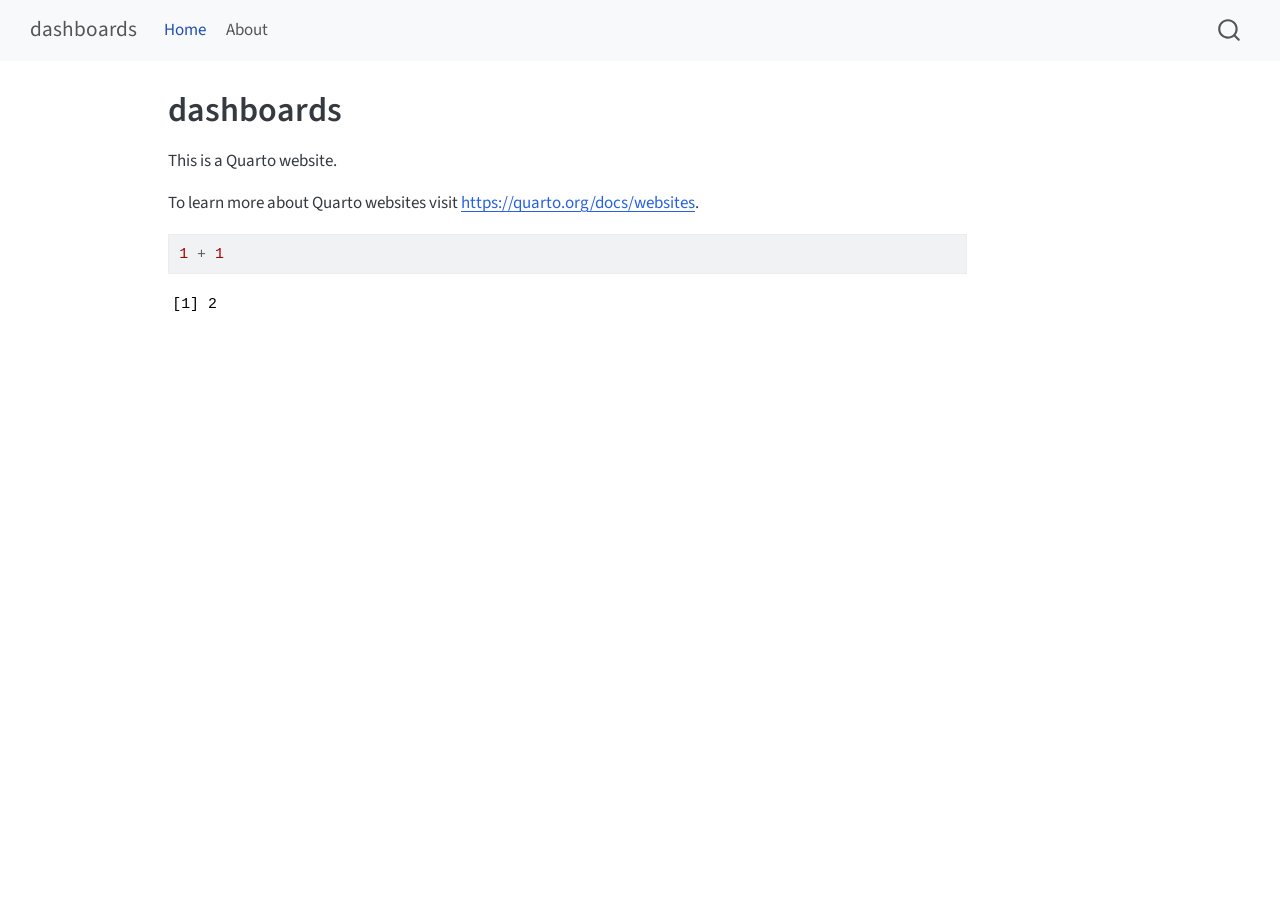
==== docs/index.html @ a06255b4 "Initial commit" ====
<!DOCTYPE html>
<html xmlns="http://www.w3.org/1999/xhtml" lang="en" xml:lang="en"><head>

<meta charset="utf-8">
<meta name="generator" content="quarto-1.9.38">

<meta name="viewport" content="width=device-width, initial-scale=1.0, user-scalable=yes">


<title>dashboards</title>
<style>
/* Default styles provided by pandoc.
** See https://pandoc.org/MANUAL.html#variables-for-html for config info.
*/
code{white-space: pre-wrap;}
span.smallcaps{font-variant: small-caps;}
div.columns{display: flex; gap: min(4vw, 1.5em);}
div.column{flex: auto; overflow-x: auto;}
div.hanging-indent{margin-left: 1.5em; text-indent: -1.5em;}
ul.task-list{list-style: none;}
ul.task-list li input[type="checkbox"] {
  width: 0.8em;
  margin: 0 0.8em 0.2em -1em; /* quarto-specific, see https://github.com/quarto-dev/quarto-cli/issues/4556 */ 
  vertical-align: middle;
}
/* CSS for syntax highlighting */
html { -webkit-text-size-adjust: 100%; }
pre > code.sourceCode { white-space: pre; position: relative; }
pre > code.sourceCode > span { display: inline-block; line-height: 1.25; }
pre > code.sourceCode > span:empty { height: 1.2em; }
.sourceCode { overflow: visible; }
code.sourceCode > span { color: inherit; text-decoration: inherit; }
div.sourceCode { margin: 1em 0; }
pre.sourceCode { margin: 0; }
@media screen {
div.sourceCode { overflow: auto; }
}
@media print {
pre > code.sourceCode { white-space: pre-wrap; }
pre > code.sourceCode > span { text-indent: -5em; padding-left: 5em; }
}
pre.numberSource code
  { counter-reset: source-line 0; }
pre.numberSource code > span
  { position: relative; left: -4em; counter-increment: source-line; }
pre.numberSource code > span > a:first-child::before
  { content: counter(source-line);
    position: relative; left: -1em; text-align: right; vertical-align: baseline;
    border: none; display: inline-block;
    -webkit-touch-callout: none; -webkit-user-select: none;
    -khtml-user-select: none; -moz-user-select: none;
    -ms-user-select: none; user-select: none;
    padding: 0 4px; width: 4em;
  }
pre.numberSource { margin-left: 3em;  padding-left: 4px; }
div.sourceCode
  {   }
@media screen {
pre > code.sourceCode > span > a:first-child::before { text-decoration: underline; }
}
</style>


<script src="site_libs/quarto-nav/quarto-nav.js"></script>
<script src="site_libs/quarto-nav/headroom.min.js"></script>
<script src="site_libs/clipboard/clipboard.min.js"></script>
<script src="site_libs/quarto-search/autocomplete.umd.js"></script>
<script src="site_libs/quarto-search/fuse.min.js"></script>
<script src="site_libs/quarto-search/quarto-search.js"></script>
<meta name="quarto:offset" content="./">
<script src="site_libs/quarto-html/quarto.js" type="module"></script>
<script src="site_libs/quarto-html/tabsets/tabsets.js" type="module"></script>
<script src="site_libs/quarto-html/popper.min.js"></script>
<script src="site_libs/quarto-html/tippy.umd.min.js"></script>
<script src="site_libs/quarto-html/anchor.min.js"></script>
<link href="site_libs/quarto-html/tippy.css" rel="stylesheet">
<link href="site_libs/quarto-html/quarto-syntax-highlighting-15634bcf2e68342d4ad2dfa704d543f6.css" rel="stylesheet" id="quarto-text-highlighting-styles">
<script src="site_libs/bootstrap/bootstrap.min.js"></script>
<link href="site_libs/bootstrap/bootstrap-icons.css" rel="stylesheet">
<link href="site_libs/bootstrap/bootstrap-158031087360bce0ff56dc785ce39e06.min.css" rel="stylesheet" append-hash="true" id="quarto-bootstrap" data-mode="light">
<script id="quarto-search-options" type="application/json">{
  "location": "navbar",
  "copy-button": false,
  "collapse-after": 3,
  "panel-placement": "end",
  "type": "overlay",
  "limit": 50,
  "keyboard-shortcut": [
    "f",
    "/",
    "s"
  ],
  "show-item-context": false,
  "language": {
    "search-no-results-text": "No results",
    "search-matching-documents-text": "matching documents",
    "search-copy-link-title": "Copy link to search",
    "search-hide-matches-text": "Hide additional matches",
    "search-more-match-text": "more match in this document",
    "search-more-matches-text": "more matches in this document",
    "search-clear-button-title": "Clear",
    "search-text-placeholder": "",
    "search-detached-cancel-button-title": "Cancel",
    "search-submit-button-title": "Submit",
    "search-label": "Search"
  }
}</script>


<link rel="stylesheet" href="styles.css">
</head>

<body class="nav-fixed quarto-light">

<div id="quarto-search-results"></div>
  <header id="quarto-header" class="headroom fixed-top">
    <nav class="navbar navbar-expand-lg " data-bs-theme="dark">
      <div class="navbar-container container-fluid">
      <div class="navbar-brand-container mx-auto">
    <a class="navbar-brand" href="./index.html">
    <span class="navbar-title">dashboards</span>
    </a>
  </div>
            <div id="quarto-search" class="" title="Search"></div>
          <button class="navbar-toggler" type="button" data-bs-toggle="collapse" data-bs-target="#navbarCollapse" aria-controls="navbarCollapse" role="menu" aria-expanded="false" aria-label="Toggle navigation" onclick="if (window.quartoToggleHeadroom) { window.quartoToggleHeadroom(); }">
  <span class="navbar-toggler-icon"></span>
</button>
          <div class="collapse navbar-collapse" id="navbarCollapse">
            <ul class="navbar-nav navbar-nav-scroll me-auto">
  <li class="nav-item">
    <a class="nav-link active" href="./index.html" aria-current="page"> 
<span class="menu-text">Home</span></a>
  </li>  
  <li class="nav-item">
    <a class="nav-link" href="./about.html"> 
<span class="menu-text">About</span></a>
  </li>  
</ul>
          </div> <!-- /navcollapse -->
            <div class="quarto-navbar-tools">
</div>
      </div> <!-- /container-fluid -->
    </nav>
</header>
<!-- content -->
<div id="quarto-content" class="quarto-container page-columns page-rows-contents page-layout-article page-navbar">
<!-- sidebar -->
<!-- margin-sidebar -->
    <div id="quarto-margin-sidebar" class="sidebar margin-sidebar zindex-bottom">
        
    </div>
<!-- main -->
<main class="content" id="quarto-document-content">

<header id="title-block-header" class="quarto-title-block default">
<div class="quarto-title">
<h1 class="title">dashboards</h1>
</div>



<div class="quarto-title-meta">

    
  
    
  </div>
  


</header>


<p>This is a Quarto website.</p>
<p>To learn more about Quarto websites visit <a href="https://quarto.org/docs/websites" class="uri">https://quarto.org/docs/websites</a>.</p>
<div class="cell">
<div class="code-copy-outer-scaffold"><div class="sourceCode cell-code" id="cb1"><pre class="sourceCode r code-with-copy"><code class="sourceCode r"><span id="cb1-1"><a href="#cb1-1" aria-hidden="true" tabindex="-1"></a><span class="dv">1</span> <span class="sc">+</span> <span class="dv">1</span></span></code></pre></div><button title="Copy to Clipboard" class="code-copy-button"><i class="bi"></i></button></div>
<div class="cell-output cell-output-stdout">
<pre><code>[1] 2</code></pre>
</div>
</div>



</main> <!-- /main -->
<script id="quarto-html-after-body" type="application/javascript">
  window.document.addEventListener("DOMContentLoaded", function (event) {
    const icon = "";
    const anchorJS = new window.AnchorJS();
    anchorJS.options = {
      placement: 'right',
      icon: icon
    };
    anchorJS.add('.anchored');
    const isCodeAnnotation = (el) => {
      for (const clz of el.classList) {
        if (clz.startsWith('code-annotation-')) {                     
          return true;
        }
      }
      return false;
    }
    const onCopySuccess = function(e) {
      // button target
      const button = e.trigger;
      // don't keep focus
      button.blur();
      // flash "checked"
      button.classList.add('code-copy-button-checked');
      var currentTitle = button.getAttribute("title");
      button.setAttribute("title", "Copied!");
      let tooltip;
      if (window.bootstrap) {
        button.setAttribute("data-bs-toggle", "tooltip");
        button.setAttribute("data-bs-placement", "left");
        button.setAttribute("data-bs-title", "Copied!");
        tooltip = new bootstrap.Tooltip(button, 
          { trigger: "manual", 
            customClass: "code-copy-button-tooltip",
            offset: [0, -8]});
        tooltip.show();    
      }
      setTimeout(function() {
        if (tooltip) {
          tooltip.hide();
          button.removeAttribute("data-bs-title");
          button.removeAttribute("data-bs-toggle");
          button.removeAttribute("data-bs-placement");
        }
        button.setAttribute("title", currentTitle);
        button.classList.remove('code-copy-button-checked');
      }, 1000);
      // clear code selection
      e.clearSelection();
    }
    const getTextToCopy = function(trigger) {
      const outerScaffold = trigger.parentElement.cloneNode(true);
      const codeEl = outerScaffold.querySelector('code');
      for (const childEl of codeEl.children) {
        if (isCodeAnnotation(childEl)) {
          childEl.remove();
        }
      }
      return codeEl.innerText;
    }
    const clipboard = new window.ClipboardJS('.code-copy-button:not([data-in-quarto-modal])', {
      text: getTextToCopy
    });
    clipboard.on('success', onCopySuccess);
    if (window.document.getElementById('quarto-embedded-source-code-modal')) {
      const clipboardModal = new window.ClipboardJS('.code-copy-button[data-in-quarto-modal]', {
        text: getTextToCopy,
        container: window.document.getElementById('quarto-embedded-source-code-modal')
      });
      clipboardModal.on('success', onCopySuccess);
    }
      var localhostRegex = new RegExp(/^(?:http|https):\/\/localhost\:?[0-9]*\//);
      var mailtoRegex = new RegExp(/^mailto:/);
        var filterRegex = new RegExp('/' + window.location.host + '/');
      var isInternal = (href) => {
          return filterRegex.test(href) || localhostRegex.test(href) || mailtoRegex.test(href);
      }
      // Inspect non-navigation links and adorn them if external
     var links = window.document.querySelectorAll('a[href]:not(.nav-link):not(.navbar-brand):not(.toc-action):not(.sidebar-link):not(.sidebar-item-toggle):not(.pagination-link):not(.no-external):not([aria-hidden]):not(.dropdown-item):not(.quarto-navigation-tool):not(.about-link)');
      for (var i=0; i<links.length; i++) {
        const link = links[i];
        if (!isInternal(link.href)) {
          // undo the damage that might have been done by quarto-nav.js in the case of
          // links that we want to consider external
          if (link.dataset.originalHref !== undefined) {
            link.href = link.dataset.originalHref;
          }
        }
      }
    function tippyHover(el, contentFn, onTriggerFn, onUntriggerFn) {
      const config = {
        allowHTML: true,
        maxWidth: 500,
        delay: 100,
        arrow: false,
        appendTo: function(el) {
            return el.parentElement;
        },
        interactive: true,
        interactiveBorder: 10,
        theme: 'quarto',
        placement: 'bottom-start',
      };
      if (contentFn) {
        config.content = contentFn;
      }
      if (onTriggerFn) {
        config.onTrigger = onTriggerFn;
      }
      if (onUntriggerFn) {
        config.onUntrigger = onUntriggerFn;
      }
      window.tippy(el, config); 
    }
    const noterefs = window.document.querySelectorAll('a[role="doc-noteref"]');
    for (var i=0; i<noterefs.length; i++) {
      const ref = noterefs[i];
      tippyHover(ref, function() {
        // use id or data attribute instead here
        let href = ref.getAttribute('data-footnote-href') || ref.getAttribute('href');
        try { href = new URL(href).hash; } catch {}
        const id = href.replace(/^#\/?/, "");
        const note = window.document.getElementById(id);
        if (note) {
          return note.innerHTML;
        } else {
          return "";
        }
      });
    }
    const xrefs = window.document.querySelectorAll('a.quarto-xref');
    const processXRef = (id, note) => {
      // Strip column container classes
      const stripColumnClz = (el) => {
        el.classList.remove("page-full", "page-columns");
        if (el.children) {
          for (const child of el.children) {
            stripColumnClz(child);
          }
        }
      }
      stripColumnClz(note)
      if (id === null || id.startsWith('sec-')) {
        // Special case sections, only their first couple elements
        const container = document.createElement("div");
        if (note.children && note.children.length > 2) {
          container.appendChild(note.children[0].cloneNode(true));
          for (let i = 1; i < note.children.length; i++) {
            const child = note.children[i];
            if (child.tagName === "P" && child.innerText === "") {
              continue;
            } else {
              container.appendChild(child.cloneNode(true));
              break;
            }
          }
          if (window.Quarto?.typesetMath) {
            window.Quarto.typesetMath(container);
          }
          return container.innerHTML
        } else {
          if (window.Quarto?.typesetMath) {
            window.Quarto.typesetMath(note);
          }
          return note.innerHTML;
        }
      } else {
        // Remove any anchor links if they are present
        const anchorLink = note.querySelector('a.anchorjs-link');
        if (anchorLink) {
          anchorLink.remove();
        }
        if (window.Quarto?.typesetMath) {
          window.Quarto.typesetMath(note);
        }
        if (note.classList.contains("callout")) {
          return note.outerHTML;
        } else {
          return note.innerHTML;
        }
      }
    }
    for (var i=0; i<xrefs.length; i++) {
      const xref = xrefs[i];
      tippyHover(xref, undefined, function(instance) {
        instance.disable();
        let url = xref.getAttribute('href');
        let hash = undefined; 
        if (url.startsWith('#')) {
          hash = url;
        } else {
          try { hash = new URL(url).hash; } catch {}
        }
        if (hash) {
          const id = hash.replace(/^#\/?/, "");
          const note = window.document.getElementById(id);
          if (note !== null) {
            try {
              const html = processXRef(id, note.cloneNode(true));
              instance.setContent(html);
            } finally {
              instance.enable();
              instance.show();
            }
          } else {
            // See if we can fetch this
            fetch(url.split('#')[0])
            .then(res => res.text())
            .then(html => {
              const parser = new DOMParser();
              const htmlDoc = parser.parseFromString(html, "text/html");
              const note = htmlDoc.getElementById(id);
              if (note !== null) {
                const html = processXRef(id, note);
                instance.setContent(html);
              } 
            }).finally(() => {
              instance.enable();
              instance.show();
            });
          }
        } else {
          // See if we can fetch a full url (with no hash to target)
          // This is a special case and we should probably do some content thinning / targeting
          fetch(url)
          .then(res => res.text())
          .then(html => {
            const parser = new DOMParser();
            const htmlDoc = parser.parseFromString(html, "text/html");
            const note = htmlDoc.querySelector('main.content');
            if (note !== null) {
              // This should only happen for chapter cross references
              // (since there is no id in the URL)
              // remove the first header
              if (note.children.length > 0 && note.children[0].tagName === "HEADER") {
                note.children[0].remove();
              }
              const html = processXRef(null, note);
              instance.setContent(html);
            } 
          }).finally(() => {
            instance.enable();
            instance.show();
          });
        }
      }, function(instance) {
      });
    }
        let selectedAnnoteEl;
        const selectorForAnnotation = ( cell, annotation) => {
          let cellAttr = 'data-code-cell="' + cell + '"';
          let lineAttr = 'data-code-annotation="' +  annotation + '"';
          const selector = 'span[' + cellAttr + '][' + lineAttr + ']';
          return selector;
        }
        const selectCodeLines = (annoteEl) => {
          const doc = window.document;
          const targetCell = annoteEl.getAttribute("data-target-cell");
          const targetAnnotation = annoteEl.getAttribute("data-target-annotation");
          const annoteSpan = window.document.querySelector(selectorForAnnotation(targetCell, targetAnnotation));
          const lines = annoteSpan.getAttribute("data-code-lines").split(",");
          const lineIds = lines.map((line) => {
            return targetCell + "-" + line;
          })
          let top = null;
          let height = null;
          let parent = null;
          if (lineIds.length > 0) {
              //compute the position of the single el (top and bottom and make a div)
              const el = window.document.getElementById(lineIds[0]);
              top = el.offsetTop;
              height = el.offsetHeight;
              parent = el.parentElement.parentElement;
            if (lineIds.length > 1) {
              const lastEl = window.document.getElementById(lineIds[lineIds.length - 1]);
              const bottom = lastEl.offsetTop + lastEl.offsetHeight;
              height = bottom - top;
            }
            if (top !== null && height !== null && parent !== null) {
              // cook up a div (if necessary) and position it 
              let div = window.document.getElementById("code-annotation-line-highlight");
              if (div === null) {
                div = window.document.createElement("div");
                div.setAttribute("id", "code-annotation-line-highlight");
                div.style.position = 'absolute';
                parent.appendChild(div);
              }
              div.style.top = top - 2 + "px";
              div.style.height = height + 4 + "px";
              div.style.left = 0;
              let gutterDiv = window.document.getElementById("code-annotation-line-highlight-gutter");
              if (gutterDiv === null) {
                gutterDiv = window.document.createElement("div");
                gutterDiv.setAttribute("id", "code-annotation-line-highlight-gutter");
                gutterDiv.style.position = 'absolute';
                const codeCell = window.document.getElementById(targetCell);
                const gutter = codeCell.querySelector('.code-annotation-gutter');
                gutter.appendChild(gutterDiv);
              }
              gutterDiv.style.top = top - 2 + "px";
              gutterDiv.style.height = height + 4 + "px";
            }
            selectedAnnoteEl = annoteEl;
          }
        };
        const unselectCodeLines = () => {
          const elementsIds = ["code-annotation-line-highlight", "code-annotation-line-highlight-gutter"];
          elementsIds.forEach((elId) => {
            const div = window.document.getElementById(elId);
            if (div) {
              div.remove();
            }
          });
          selectedAnnoteEl = undefined;
        };
          // Handle positioning of the toggle
      window.addEventListener(
        "resize",
        throttle(() => {
          elRect = undefined;
          if (selectedAnnoteEl) {
            selectCodeLines(selectedAnnoteEl);
          }
        }, 10)
      );
      function throttle(fn, ms) {
      let throttle = false;
      let timer;
        return (...args) => {
          if(!throttle) { // first call gets through
              fn.apply(this, args);
              throttle = true;
          } else { // all the others get throttled
              if(timer) clearTimeout(timer); // cancel #2
              timer = setTimeout(() => {
                fn.apply(this, args);
                timer = throttle = false;
              }, ms);
          }
        };
      }
        // Attach click handler to the DT
        const annoteDls = window.document.querySelectorAll('dt[data-target-cell]');
        for (const annoteDlNode of annoteDls) {
          annoteDlNode.addEventListener('click', (event) => {
            const clickedEl = event.target;
            if (clickedEl !== selectedAnnoteEl) {
              unselectCodeLines();
              const activeEl = window.document.querySelector('dt[data-target-cell].code-annotation-active');
              if (activeEl) {
                activeEl.classList.remove('code-annotation-active');
              }
              selectCodeLines(clickedEl);
              clickedEl.classList.add('code-annotation-active');
            } else {
              // Unselect the line
              unselectCodeLines();
              clickedEl.classList.remove('code-annotation-active');
            }
          });
        }
    const findCites = (el) => {
      const parentEl = el.parentElement;
      if (parentEl) {
        const cites = parentEl.dataset.cites;
        if (cites) {
          return {
            el,
            cites: cites.split(' ')
          };
        } else {
          return findCites(el.parentElement)
        }
      } else {
        return undefined;
      }
    };
    var bibliorefs = window.document.querySelectorAll('a[role="doc-biblioref"]');
    for (var i=0; i<bibliorefs.length; i++) {
      const ref = bibliorefs[i];
      const citeInfo = findCites(ref);
      if (citeInfo) {
        tippyHover(citeInfo.el, function() {
          var popup = window.document.createElement('div');
          citeInfo.cites.forEach(function(cite) {
            var citeDiv = window.document.createElement('div');
            citeDiv.classList.add('hanging-indent');
            citeDiv.classList.add('csl-entry');
            var biblioDiv = window.document.getElementById('ref-' + cite);
            if (biblioDiv) {
              citeDiv.innerHTML = biblioDiv.innerHTML;
            }
            popup.appendChild(citeDiv);
          });
          return popup.innerHTML;
        });
      }
    }
  });
  </script>
</div> <!-- /content -->




</body></html>
---- docs/site_libs/quarto-html/tippy.css ----
.tippy-box[data-animation=fade][data-state=hidden]{opacity:0}[data-tippy-root]{max-width:calc(100vw - 10px)}.tippy-box{position:relative;background-color:#333;color:#fff;border-radius:4px;font-size:14px;line-height:1.4;white-space:normal;outline:0;transition-property:transform,visibility,opacity}.tippy-box[data-placement^=top]>.tippy-arrow{bottom:0}.tippy-box[data-placement^=top]>.tippy-arrow:before{bottom:-7px;left:0;border-width:8px 8px 0;border-top-color:initial;transform-origin:center top}.tippy-box[data-placement^=bottom]>.tippy-arrow{top:0}.tippy-box[data-placement^=bottom]>.tippy-arrow:before{top:-7px;left:0;border-width:0 8px 8px;border-bottom-color:initial;transform-origin:center bottom}.tippy-box[data-placement^=left]>.tippy-arrow{right:0}.tippy-box[data-placement^=left]>.tippy-arrow:before{border-width:8px 0 8px 8px;border-left-color:initial;right:-7px;transform-origin:center left}.tippy-box[data-placement^=right]>.tippy-arrow{left:0}.tippy-box[data-placement^=right]>.tippy-arrow:before{left:-7px;border-width:8px 8px 8px 0;border-right-color:initial;transform-origin:center right}.tippy-box[data-inertia][data-state=visible]{transition-timing-function:cubic-bezier(.54,1.5,.38,1.11)}.tippy-arrow{width:16px;height:16px;color:#333}.tippy-arrow:before{content:"";position:absolute;border-color:transparent;border-style:solid}.tippy-content{position:relative;padding:5px 9px;z-index:1}
---- docs/site_libs/quarto-html/quarto-syntax-highlighting-15634bcf2e68342d4ad2dfa704d543f6.css ----
/* quarto syntax highlight colors */
:root {
  --quarto-hl-ot-color: #003B4F;
  --quarto-hl-at-color: #657422;
  --quarto-hl-ss-color: #20794D;
  --quarto-hl-an-color: #5E5E5E;
  --quarto-hl-fu-color: #4758AB;
  --quarto-hl-st-color: #20794D;
  --quarto-hl-cf-color: #003B4F;
  --quarto-hl-op-color: #5E5E5E;
  --quarto-hl-er-color: #AD0000;
  --quarto-hl-bn-color: #AD0000;
  --quarto-hl-al-color: #AD0000;
  --quarto-hl-va-color: #111111;
  --quarto-hl-bu-color: inherit;
  --quarto-hl-ex-color: inherit;
  --quarto-hl-pp-color: #AD0000;
  --quarto-hl-in-color: #5E5E5E;
  --quarto-hl-vs-color: #20794D;
  --quarto-hl-wa-color: #5E5E5E;
  --quarto-hl-do-color: #5E5E5E;
  --quarto-hl-im-color: #00769E;
  --quarto-hl-ch-color: #20794D;
  --quarto-hl-dt-color: #AD0000;
  --quarto-hl-fl-color: #AD0000;
  --quarto-hl-co-color: #5E5E5E;
  --quarto-hl-cv-color: #5E5E5E;
  --quarto-hl-cn-color: #8f5902;
  --quarto-hl-sc-color: #5E5E5E;
  --quarto-hl-dv-color: #AD0000;
  --quarto-hl-kw-color: #003B4F;
}

/* other quarto variables */
:root {
  --quarto-font-monospace: SFMono-Regular, Menlo, Monaco, Consolas, "Liberation Mono", "Courier New", monospace;
}

/* syntax highlight based on Pandoc's rules */
pre > code.sourceCode > span {
  color: #003B4F;
}

code.sourceCode > span {
  color: #003B4F;
}

div.sourceCode,
div.sourceCode pre.sourceCode {
  color: #003B4F;
}

/* Normal */
code span {
  color: #003B4F;
}

/* Alert */
code span.al {
  color: #AD0000;
  font-style: inherit;
}

/* Annotation */
code span.an {
  color: #5E5E5E;
  font-style: inherit;
}

/* Attribute */
code span.at {
  color: #657422;
  font-style: inherit;
}

/* BaseN */
code span.bn {
  color: #AD0000;
  font-style: inherit;
}

/* BuiltIn */
code span.bu {
  font-style: inherit;
}

/* ControlFlow */
code span.cf {
  color: #003B4F;
  font-weight: bold;
  font-style: inherit;
}

/* Char */
code span.ch {
  color: #20794D;
  font-style: inherit;
}

/* Constant */
code span.cn {
  color: #8f5902;
  font-style: inherit;
}

/* Comment */
code span.co {
  color: #5E5E5E;
  font-style: inherit;
}

/* CommentVar */
code span.cv {
  color: #5E5E5E;
  font-style: italic;
}

/* Documentation */
code span.do {
  color: #5E5E5E;
  font-style: italic;
}

/* DataType */
code span.dt {
  color: #AD0000;
  font-style: inherit;
}

/* DecVal */
code span.dv {
  color: #AD0000;
  font-style: inherit;
}

/* Error */
code span.er {
  color: #AD0000;
  font-style: inherit;
}

/* Extension */
code span.ex {
  font-style: inherit;
}

/* Float */
code span.fl {
  color: #AD0000;
  font-style: inherit;
}

/* Function */
code span.fu {
  color: #4758AB;
  font-style: inherit;
}

/* Import */
code span.im {
  color: #00769E;
  font-style: inherit;
}

/* Information */
code span.in {
  color: #5E5E5E;
  font-style: inherit;
}

/* Keyword */
code span.kw {
  color: #003B4F;
  font-weight: bold;
  font-style: inherit;
}

/* Operator */
code span.op {
  color: #5E5E5E;
  font-style: inherit;
}

/* Other */
code span.ot {
  color: #003B4F;
  font-style: inherit;
}

/* Preprocessor */
code span.pp {
  color: #AD0000;
  font-style: inherit;
}

/* SpecialChar */
code span.sc {
  color: #5E5E5E;
  font-style: inherit;
}

/* SpecialString */
code span.ss {
  color: #20794D;
  font-style: inherit;
}

/* String */
code span.st {
  color: #20794D;
  font-style: inherit;
}

/* Variable */
code span.va {
  color: #111111;
  font-style: inherit;
}

/* VerbatimString */
code span.vs {
  color: #20794D;
  font-style: inherit;
}

/* Warning */
code span.wa {
  color: #5E5E5E;
  font-style: italic;
}

.prevent-inlining {
  content: "</";
}

/*# sourceMappingURL=f23921c56f73e400b49028c9186a1aa0.css.map */
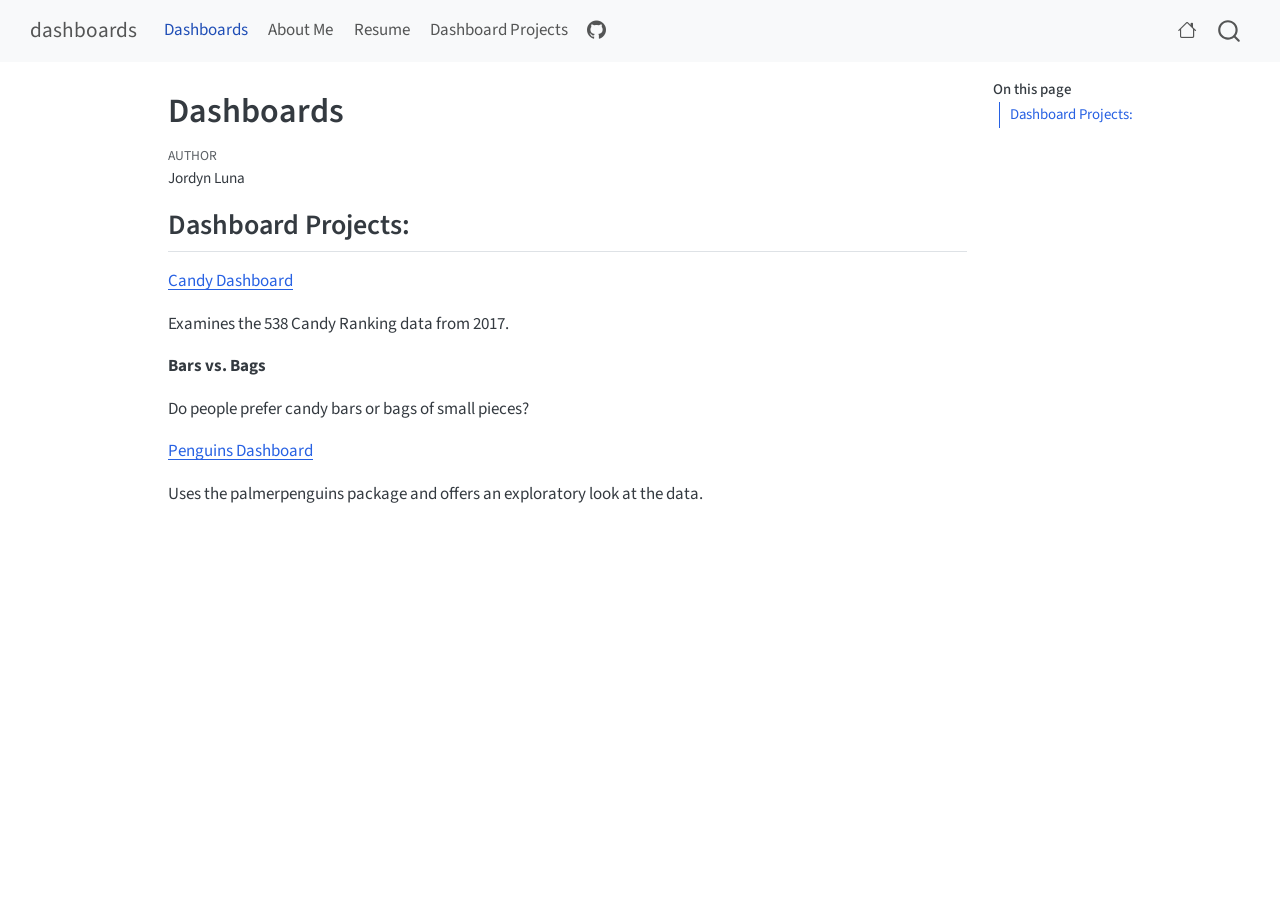
==== commit d6904880: "class done 11/6" ====
--- a/docs/index.html
+++ b/docs/index.html
@@ -6,8 +6,9 @@
 
 <meta name="viewport" content="width=device-width, initial-scale=1.0, user-scalable=yes">
 
-
-<title>dashboards</title>
+<meta name="author" content="Jordyn Luna">
+
+<title>Dashboards – dashboards</title>
 <style>
 /* Default styles provided by pandoc.
 ** See https://pandoc.org/MANUAL.html#variables-for-html for config info.
@@ -22,41 +23,6 @@
   width: 0.8em;
   margin: 0 0.8em 0.2em -1em; /* quarto-specific, see https://github.com/quarto-dev/quarto-cli/issues/4556 */ 
   vertical-align: middle;
-}
-/* CSS for syntax highlighting */
-html { -webkit-text-size-adjust: 100%; }
-pre > code.sourceCode { white-space: pre; position: relative; }
-pre > code.sourceCode > span { display: inline-block; line-height: 1.25; }
-pre > code.sourceCode > span:empty { height: 1.2em; }
-.sourceCode { overflow: visible; }
-code.sourceCode > span { color: inherit; text-decoration: inherit; }
-div.sourceCode { margin: 1em 0; }
-pre.sourceCode { margin: 0; }
-@media screen {
-div.sourceCode { overflow: auto; }
-}
-@media print {
-pre > code.sourceCode { white-space: pre-wrap; }
-pre > code.sourceCode > span { text-indent: -5em; padding-left: 5em; }
-}
-pre.numberSource code
-  { counter-reset: source-line 0; }
-pre.numberSource code > span
-  { position: relative; left: -4em; counter-increment: source-line; }
-pre.numberSource code > span > a:first-child::before
-  { content: counter(source-line);
-    position: relative; left: -1em; text-align: right; vertical-align: baseline;
-    border: none; display: inline-block;
-    -webkit-touch-callout: none; -webkit-user-select: none;
-    -khtml-user-select: none; -moz-user-select: none;
-    -ms-user-select: none; user-select: none;
-    padding: 0 4px; width: 4em;
-  }
-pre.numberSource { margin-left: 3em;  padding-left: 4px; }
-div.sourceCode
-  {   }
-@media screen {
-pre > code.sourceCode > span > a:first-child::before { text-decoration: underline; }
 }
 </style>
 
@@ -129,11 +95,31 @@
             <ul class="navbar-nav navbar-nav-scroll me-auto">
   <li class="nav-item">
     <a class="nav-link active" href="./index.html" aria-current="page"> 
-<span class="menu-text">Home</span></a>
+<span class="menu-text">Dashboards</span></a>
   </li>  
   <li class="nav-item">
-    <a class="nav-link" href="./about.html"> 
-<span class="menu-text">About</span></a>
+    <a class="nav-link" href="https://jordynluna-ui.github.io/about.html"> 
+<span class="menu-text">About Me</span></a>
+  </li>  
+  <li class="nav-item">
+    <a class="nav-link" href="https://jordynluna-ui.github.io/resume.html"> 
+<span class="menu-text">Resume</span></a>
+  </li>  
+  <li class="nav-item">
+    <a class="nav-link" href="https://jordynluna-ui.github.io/dashboards"> 
+<span class="menu-text">Dashboard Projects</span></a>
+  </li>  
+  <li class="nav-item compact">
+    <a class="nav-link" href="http://github.com/jordynluna-ui" target="blank"> <i class="bi bi-github" role="img">
+</i> 
+<span class="menu-text"></span></a>
+  </li>  
+</ul>
+            <ul class="navbar-nav navbar-nav-scroll ms-auto">
+  <li class="nav-item compact">
+    <a class="nav-link" href="https://jordynluna-ui.github.io" target="blank"> <i class="bi bi-house" role="img">
+</i> 
+<span class="menu-text"></span></a>
   </li>  
 </ul>
           </div> <!-- /navcollapse -->
@@ -146,21 +132,33 @@
 <div id="quarto-content" class="quarto-container page-columns page-rows-contents page-layout-article page-navbar">
 <!-- sidebar -->
 <!-- margin-sidebar -->
-    <div id="quarto-margin-sidebar" class="sidebar margin-sidebar zindex-bottom">
-        
+    <div id="quarto-margin-sidebar" class="sidebar margin-sidebar">
+        <nav id="TOC" role="doc-toc" class="toc-active">
+    <h2 id="toc-title">On this page</h2>
+   
+  <ul>
+  <li><a href="#dashboard-projects" id="toc-dashboard-projects" class="nav-link active" data-scroll-target="#dashboard-projects">Dashboard Projects:</a></li>
+  </ul>
+</nav>
     </div>
 <!-- main -->
 <main class="content" id="quarto-document-content">
 
 <header id="title-block-header" class="quarto-title-block default">
 <div class="quarto-title">
-<h1 class="title">dashboards</h1>
+<h1 class="title">Dashboards</h1>
 </div>
 
 
 
 <div class="quarto-title-meta">
 
+    <div>
+    <div class="quarto-title-meta-heading">Author</div>
+    <div class="quarto-title-meta-contents">
+             <p>Jordyn Luna </p>
+          </div>
+  </div>
     
   
     
@@ -171,16 +169,17 @@
 </header>
 
 
-<p>This is a Quarto website.</p>
-<p>To learn more about Quarto websites visit <a href="https://quarto.org/docs/websites" class="uri">https://quarto.org/docs/websites</a>.</p>
-<div class="cell">
-<div class="code-copy-outer-scaffold"><div class="sourceCode cell-code" id="cb1"><pre class="sourceCode r code-with-copy"><code class="sourceCode r"><span id="cb1-1"><a href="#cb1-1" aria-hidden="true" tabindex="-1"></a><span class="dv">1</span> <span class="sc">+</span> <span class="dv">1</span></span></code></pre></div><button title="Copy to Clipboard" class="code-copy-button"><i class="bi"></i></button></div>
-<div class="cell-output cell-output-stdout">
-<pre><code>[1] 2</code></pre>
-</div>
-</div>
-
-
+<section id="dashboard-projects" class="level2">
+<h2 class="anchored" data-anchor-id="dashboard-projects">Dashboard Projects:</h2>
+<p><a href="https://jordynluna-ui.github.io/dashboards/candy.html">Candy Dashboard</a></p>
+<p>Examines the 538 Candy Ranking data from 2017.</p>
+<p><strong>Bars vs.&nbsp;Bags</strong></p>
+<p>Do people prefer candy bars or bags of small pieces?</p>
+<p><a href="https://jordynluna-ui.github.io/dashboards/penguins.html">Penguins Dashboard</a></p>
+<p>Uses the palmerpenguins package and offers an exploratory look at the data.</p>
+
+
+</section>
 
 </main> <!-- /main -->
 <script id="quarto-html-after-body" type="application/javascript">
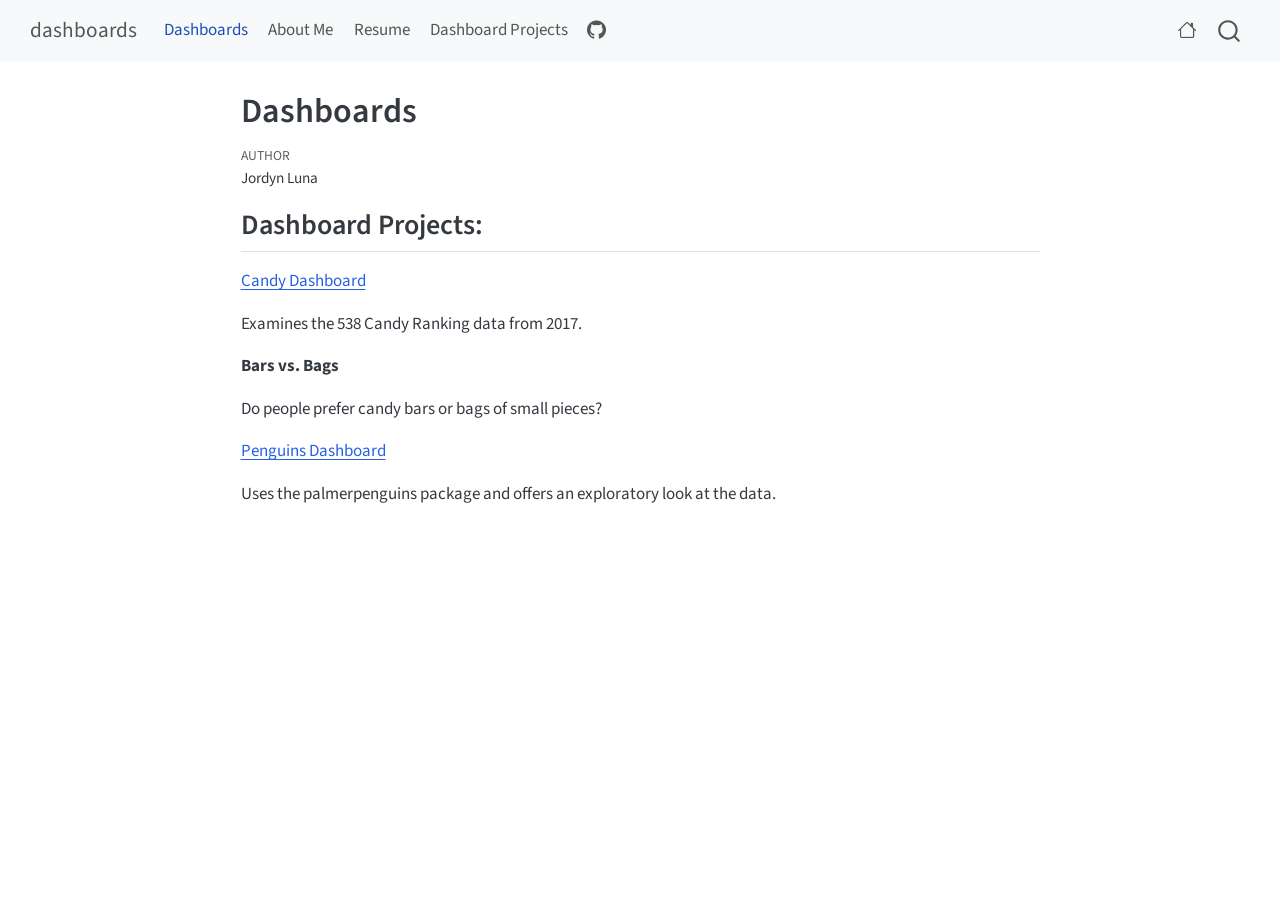
==== commit 15e3f92c: "Candy dashboard done 11/9" ====
--- a/docs/index.html
+++ b/docs/index.html
@@ -76,7 +76,7 @@
 <link rel="stylesheet" href="styles.css">
 </head>
 
-<body class="nav-fixed quarto-light">
+<body class="nav-fixed fullcontent quarto-light">
 
 <div id="quarto-search-results"></div>
   <header id="quarto-header" class="headroom fixed-top">
@@ -132,15 +132,7 @@
 <div id="quarto-content" class="quarto-container page-columns page-rows-contents page-layout-article page-navbar">
 <!-- sidebar -->
 <!-- margin-sidebar -->
-    <div id="quarto-margin-sidebar" class="sidebar margin-sidebar">
-        <nav id="TOC" role="doc-toc" class="toc-active">
-    <h2 id="toc-title">On this page</h2>
-   
-  <ul>
-  <li><a href="#dashboard-projects" id="toc-dashboard-projects" class="nav-link active" data-scroll-target="#dashboard-projects">Dashboard Projects:</a></li>
-  </ul>
-</nav>
-    </div>
+    
 <!-- main -->
 <main class="content" id="quarto-document-content">
 
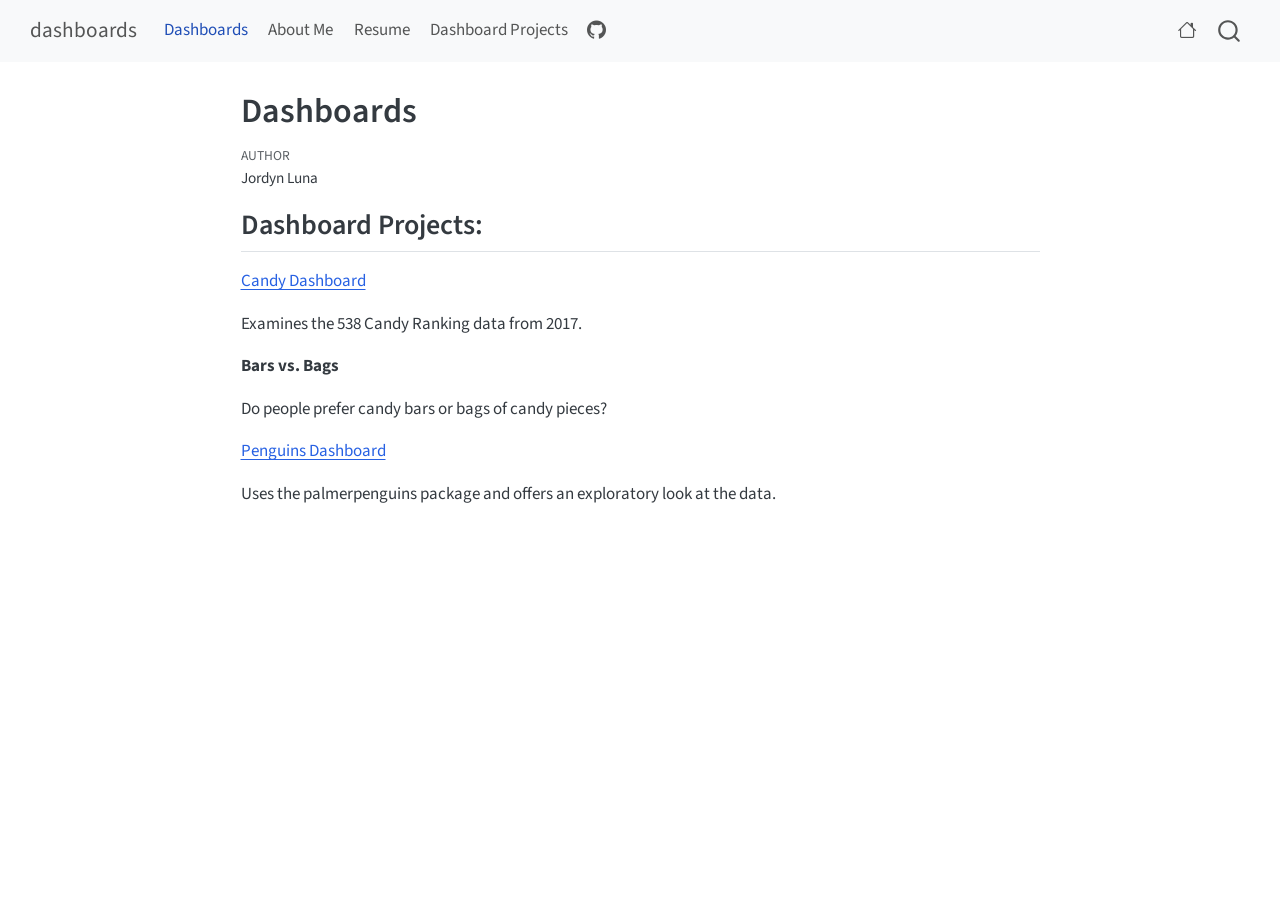
==== commit 01be7d58: "class done 11/9" ====
--- a/docs/index.html
+++ b/docs/index.html
@@ -166,7 +166,7 @@
 <p><a href="https://jordynluna-ui.github.io/dashboards/candy.html">Candy Dashboard</a></p>
 <p>Examines the 538 Candy Ranking data from 2017.</p>
 <p><strong>Bars vs.&nbsp;Bags</strong></p>
-<p>Do people prefer candy bars or bags of small pieces?</p>
+<p>Do people prefer candy bars or bags of candy pieces?</p>
 <p><a href="https://jordynluna-ui.github.io/dashboards/penguins.html">Penguins Dashboard</a></p>
 <p>Uses the palmerpenguins package and offers an exploratory look at the data.</p>
 
--- a/docs/styles.css
+++ b/docs/styles.css
@@ -0,0 +1,5 @@
+/* css styles */
+.navbar .nav-link:hover,
+.navbar .navbar-brand:hover {
+  color: black
+}
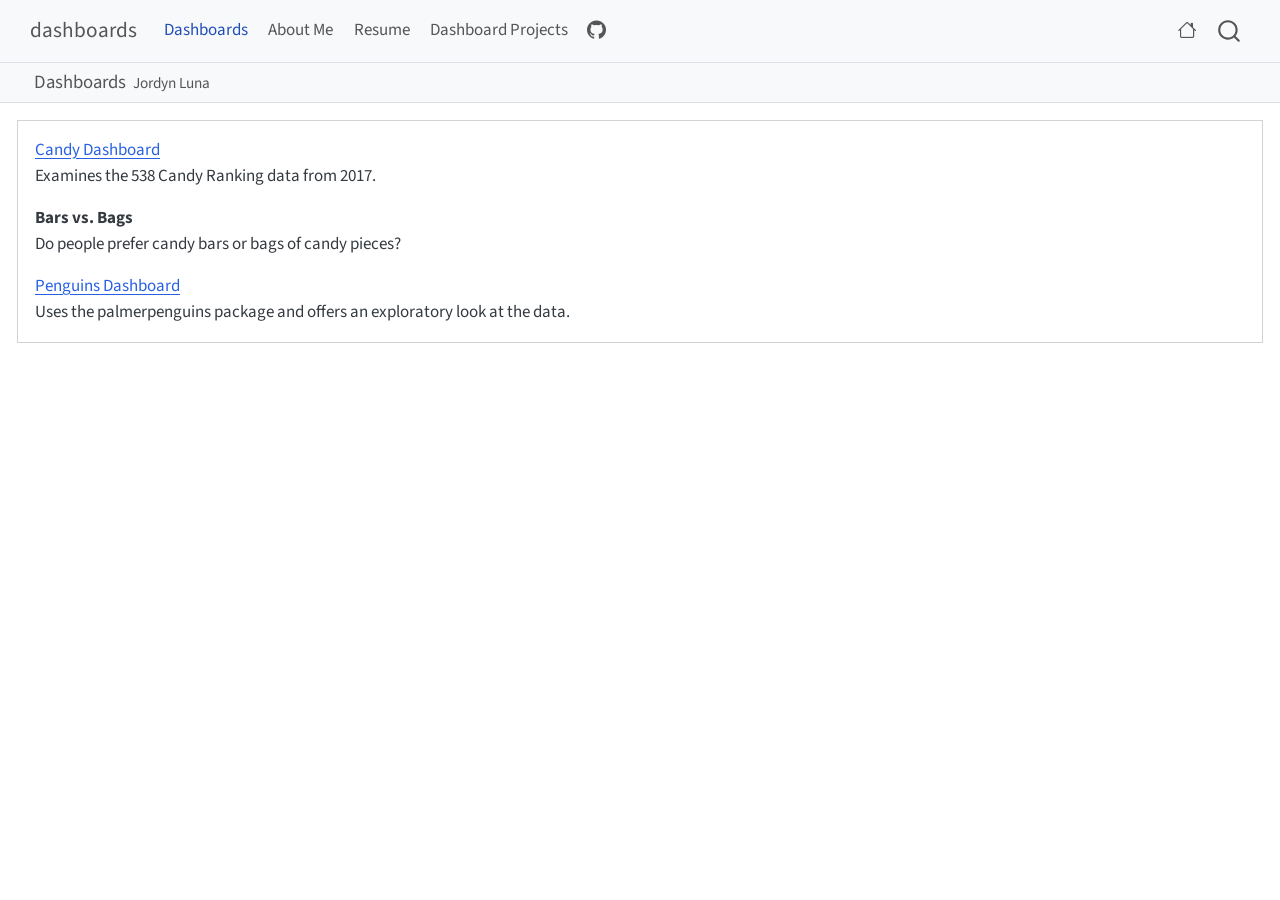
==== commit 135b0edb: "Stats done 11/22" ====
--- a/docs/index.html
+++ b/docs/index.html
@@ -40,10 +40,22 @@
 <script src="site_libs/quarto-html/tippy.umd.min.js"></script>
 <script src="site_libs/quarto-html/anchor.min.js"></script>
 <link href="site_libs/quarto-html/tippy.css" rel="stylesheet">
-<link href="site_libs/quarto-html/quarto-syntax-highlighting-15634bcf2e68342d4ad2dfa704d543f6.css" rel="stylesheet" id="quarto-text-highlighting-styles">
+<link href="site_libs/quarto-html/quarto-syntax-highlighting-15634bcf2e68342d4ad2dfa704d543f6.css" rel="stylesheet" class="quarto-color-scheme" id="quarto-text-highlighting-styles">
+<link href="site_libs/quarto-html/quarto-syntax-highlighting-dark-0a6b7249c26820e032cb0bd839ff02b1.css" rel="stylesheet" class="quarto-color-scheme quarto-color-alternate" id="quarto-text-highlighting-styles">
+<link href="site_libs/quarto-html/quarto-syntax-highlighting-15634bcf2e68342d4ad2dfa704d543f6.css" rel="stylesheet" class="quarto-color-scheme-extra" id="quarto-text-highlighting-styles">
 <script src="site_libs/bootstrap/bootstrap.min.js"></script>
 <link href="site_libs/bootstrap/bootstrap-icons.css" rel="stylesheet">
-<link href="site_libs/bootstrap/bootstrap-158031087360bce0ff56dc785ce39e06.min.css" rel="stylesheet" append-hash="true" id="quarto-bootstrap" data-mode="light">
+<link href="site_libs/bootstrap/bootstrap-158031087360bce0ff56dc785ce39e06.min.css" rel="stylesheet" append-hash="true" class="quarto-color-scheme" id="quarto-bootstrap" data-mode="light">
+<link href="site_libs/bootstrap/bootstrap-dark-158031087360bce0ff56dc785ce39e06.min.css" rel="stylesheet" append-hash="true" class="quarto-color-scheme quarto-color-alternate" id="quarto-bootstrap" data-mode="light">
+<link href="site_libs/bootstrap/bootstrap-158031087360bce0ff56dc785ce39e06.min.css" rel="stylesheet" append-hash="true" class="quarto-color-scheme-extra" id="quarto-bootstrap" data-mode="light">
+<script src="site_libs/quarto-dashboard/quarto-dashboard.js"></script>
+<script src="site_libs/quarto-dashboard/stickythead.js"></script>
+
+
+
+<script src="site_libs/quarto-dashboard/web-components.js" type="module"></script>
+<script src="site_libs/quarto-dashboard/components.js"></script>
+
 <script id="quarto-search-options" type="application/json">{
   "location": "navbar",
   "copy-button": false,
@@ -73,10 +85,10 @@
 }</script>
 
 
-<link rel="stylesheet" href="styles.css">
 </head>
 
-<body class="nav-fixed fullcontent quarto-light">
+<body class="quarto-dashboard nav-fixed dashboard-fill fullcontent quarto-light">
+
 
 <div id="quarto-search-results"></div>
   <header id="quarto-header" class="headroom fixed-top">
@@ -127,53 +139,56 @@
 </div>
       </div> <!-- /container-fluid -->
     </nav>
-</header>
+<header id="quarto-dashboard-header">
+<nav class="navbar navbar-expand-md slim" data-bs-theme="dark">
+  <div class="navbar-container container-fluid">
+    <button class="navbar-toggler hidden" type="button" data-bs-toggle="collapse" data-bs-target="#dashboard-collapse" aria-controls="dashboard-collapse" aria-expanded="false" aria-label="Toggle navigation">
+      <span class="navbar-toggler-icon"></span>
+    </button>    
+
+
+    <div class="navbar-brand-container">
+
+
+      <div class="navbar-title">
+        <div class="navbar-title-text"><a href="#">Dashboards</a></div>
+        
+        <div class="navbar-author">Jordyn Luna</div>
+      </div>
+    </div>
+</div>
+</nav>
+</header></header>
 <!-- content -->
-<div id="quarto-content" class="quarto-container page-columns page-rows-contents page-layout-article page-navbar">
+<div id="quarto-content" class="quarto-container page-layout-custom page-navbar quarto-dashboard-content bslib-gap-spacing html-fill-container bslib-page-fill">
 <!-- sidebar -->
 <!-- margin-sidebar -->
-    
 <!-- main -->
-<main class="content" id="quarto-document-content">
-
-<header id="title-block-header" class="quarto-title-block default">
-<div class="quarto-title">
-<h1 class="title">Dashboards</h1>
+
+<div class="bslib-grid-item html-fill-item bslib-grid" data-layout="fill" style="display: grid; grid-template-rows: minmax(3em, max-content); grid-auto-columns: minmax(0, 1fr);">
+<div class="bslib-grid" style="display: grid; grid-template-columns: minmax(3em, 1fr);
+grid-auto-rows: minmax(0, 1fr);">
+<div class="card bslib-card html-fill-container" data-fill="false" data-bslib-card-init="" data-require-bs-caller="card()" data-full-screen="false">
+<div class="card-body html-fill-item html-fill-container">
+<a href="https://jordynluna-ui.github.io/dashboards/candy.html">Candy Dashboard</a>
+<p>Examines the 538 Candy Ranking data from 2017.</p>
+<strong>Bars vs.&nbsp;Bags</strong>
+<p>Do people prefer candy bars or bags of candy pieces?</p>
+<a href="https://jordynluna-ui.github.io/dashboards/penguins.html">Penguins Dashboard</a>
+<p>Uses the palmerpenguins package and offers an exploratory look at the data.</p>
 </div>
-
-
-
-<div class="quarto-title-meta">
-
-    <div>
-    <div class="quarto-title-meta-heading">Author</div>
-    <div class="quarto-title-meta-contents">
-             <p>Jordyn Luna </p>
-          </div>
-  </div>
-    
-  
-    
-  </div>
-  
-
-
-</header>
-
-
-<section id="dashboard-projects" class="level2">
-<h2 class="anchored" data-anchor-id="dashboard-projects">Dashboard Projects:</h2>
-<p><a href="https://jordynluna-ui.github.io/dashboards/candy.html">Candy Dashboard</a></p>
-<p>Examines the 538 Candy Ranking data from 2017.</p>
-<p><strong>Bars vs.&nbsp;Bags</strong></p>
-<p>Do people prefer candy bars or bags of candy pieces?</p>
-<p><a href="https://jordynluna-ui.github.io/dashboards/penguins.html">Penguins Dashboard</a></p>
-<p>Uses the palmerpenguins package and offers an exploratory look at the data.</p>
-
-
-</section>
-
-</main> <!-- /main -->
+<bslib-tooltip placement="auto" bsoptions="[]" data-require-bs-version="5" data-require-bs-caller="tooltip()">
+    <template>Expand</template>
+    <span class="bslib-full-screen-enter badge rounded-pill">
+        <svg xmlns="http://www.w3.org/2000/svg" viewbox="0 0 24 24" style="height:1em;width:1em;" aria-hidden="true" role="img"><path d="M20 5C20 4.4 19.6 4 19 4H13C12.4 4 12 3.6 12 3C12 2.4 12.4 2 13 2H21C21.6 2 22 2.4 22 3V11C22 11.6 21.6 12 21 12C20.4 12 20 11.6 20 11V5ZM4 19C4 19.6 4.4 20 5 20H11C11.6 20 12 20.4 12 21C12 21.6 11.6 22 11 22H3C2.4 22 2 21.6 2 21V13C2 12.4 2.4 12 3 12C3.6 12 4 12.4 4 13V19Z"></path></svg>
+    </span>
+</bslib-tooltip><script data-bslib-card-init="">bslib.Card.initializeAllCards();</script></div><div id="3ade8a4a-fb1d-4a6c-8409-ac45482d5fc9" class="hidden">
+
+</div>
+</div>
+</div>
+
+
 <script id="quarto-html-after-body" type="application/javascript">
   window.document.addEventListener("DOMContentLoaded", function (event) {
     const icon = "";
@@ -576,6 +591,14 @@
   </script>
 </div> <!-- /content -->
 
+<script type="application/javascript">
+window.document.addEventListener("DOMContentLoaded", function (_event) {
+  if (window.bslib.Card) {
+    window.bslib.Card.initializeAllCards();
+  }
+}); 
+</script>
+  
 
 
 
--- a/docs/site_libs/quarto-html/quarto-syntax-highlighting-dark-0a6b7249c26820e032cb0bd839ff02b1.css
+++ b/docs/site_libs/quarto-html/quarto-syntax-highlighting-dark-0a6b7249c26820e032cb0bd839ff02b1.css
@@ -0,0 +1,219 @@
+/* quarto syntax highlight colors */
+:root {
+  --quarto-hl-al-color: #f07178;
+  --quarto-hl-an-color: #d4d0ab;
+  --quarto-hl-at-color: #00e0e0;
+  --quarto-hl-bn-color: #d4d0ab;
+  --quarto-hl-bu-color: #abe338;
+  --quarto-hl-ch-color: #abe338;
+  --quarto-hl-co-color: #f8f8f2;
+  --quarto-hl-cv-color: #ffd700;
+  --quarto-hl-cn-color: #ffd700;
+  --quarto-hl-cf-color: #ffa07a;
+  --quarto-hl-dt-color: #ffa07a;
+  --quarto-hl-dv-color: #d4d0ab;
+  --quarto-hl-do-color: #f8f8f2;
+  --quarto-hl-er-color: #f07178;
+  --quarto-hl-ex-color: #00e0e0;
+  --quarto-hl-fl-color: #d4d0ab;
+  --quarto-hl-fu-color: #ffa07a;
+  --quarto-hl-im-color: #abe338;
+  --quarto-hl-in-color: #d4d0ab;
+  --quarto-hl-kw-color: #ffa07a;
+  --quarto-hl-op-color: #ffa07a;
+  --quarto-hl-ot-color: #00e0e0;
+  --quarto-hl-pp-color: #dcc6e0;
+  --quarto-hl-re-color: #00e0e0;
+  --quarto-hl-sc-color: #abe338;
+  --quarto-hl-ss-color: #abe338;
+  --quarto-hl-st-color: #abe338;
+  --quarto-hl-va-color: #00e0e0;
+  --quarto-hl-vs-color: #abe338;
+  --quarto-hl-wa-color: #dcc6e0;
+}
+
+/* other quarto variables */
+:root {
+  --quarto-font-monospace: SFMono-Regular, Menlo, Monaco, Consolas, "Liberation Mono", "Courier New", monospace;
+}
+
+/* syntax highlight based on Pandoc's rules */
+pre > code.sourceCode > span {
+  color: #f8f8f2;
+}
+
+code.sourceCode > span {
+  color: #f8f8f2;
+}
+
+div.sourceCode,
+div.sourceCode pre.sourceCode {
+  color: #f8f8f2;
+}
+
+/* Normal */
+code span {
+  color: #f8f8f2;
+}
+
+/* Alert */
+code span.al {
+  color: #f07178;
+}
+
+/* Annotation */
+code span.an {
+  color: #d4d0ab;
+}
+
+/* Attribute */
+code span.at {
+  color: #00e0e0;
+}
+
+/* BaseN */
+code span.bn {
+  color: #d4d0ab;
+}
+
+/* BuiltIn */
+code span.bu {
+  color: #abe338;
+}
+
+/* ControlFlow */
+code span.cf {
+  font-weight: bold;
+  color: #ffa07a;
+}
+
+/* Char */
+code span.ch {
+  color: #abe338;
+}
+
+/* Constant */
+code span.cn {
+  color: #ffd700;
+}
+
+/* Comment */
+code span.co {
+  font-style: italic;
+  color: #f8f8f2;
+}
+
+/* CommentVar */
+code span.cv {
+  color: #ffd700;
+}
+
+/* Documentation */
+code span.do {
+  color: #f8f8f2;
+}
+
+/* DataType */
+code span.dt {
+  color: #ffa07a;
+}
+
+/* DecVal */
+code span.dv {
+  color: #d4d0ab;
+}
+
+/* Error */
+code span.er {
+  color: #f07178;
+  text-decoration: underline;
+}
+
+/* Extension */
+code span.ex {
+  font-weight: bold;
+  color: #00e0e0;
+}
+
+/* Float */
+code span.fl {
+  color: #d4d0ab;
+}
+
+/* Function */
+code span.fu {
+  color: #ffa07a;
+}
+
+/* Import */
+code span.im {
+  color: #abe338;
+}
+
+/* Information */
+code span.in {
+  color: #d4d0ab;
+}
+
+/* Keyword */
+code span.kw {
+  font-weight: bold;
+  color: #ffa07a;
+}
+
+/* Operator */
+code span.op {
+  color: #ffa07a;
+}
+
+/* Other */
+code span.ot {
+  color: #00e0e0;
+}
+
+/* Preprocessor */
+code span.pp {
+  color: #dcc6e0;
+}
+
+/* RegionMarker */
+code span.re {
+  background-color: #f8f8f2;
+  color: #00e0e0;
+}
+
+/* SpecialChar */
+code span.sc {
+  color: #abe338;
+}
+
+/* SpecialString */
+code span.ss {
+  color: #abe338;
+}
+
+/* String */
+code span.st {
+  color: #abe338;
+}
+
+/* Variable */
+code span.va {
+  color: #00e0e0;
+}
+
+/* VerbatimString */
+code span.vs {
+  color: #abe338;
+}
+
+/* Warning */
+code span.wa {
+  color: #dcc6e0;
+}
+
+.prevent-inlining {
+  content: "</";
+}
+
+/*# sourceMappingURL=175367c052bafc98bd680af3479823f0.css.map */
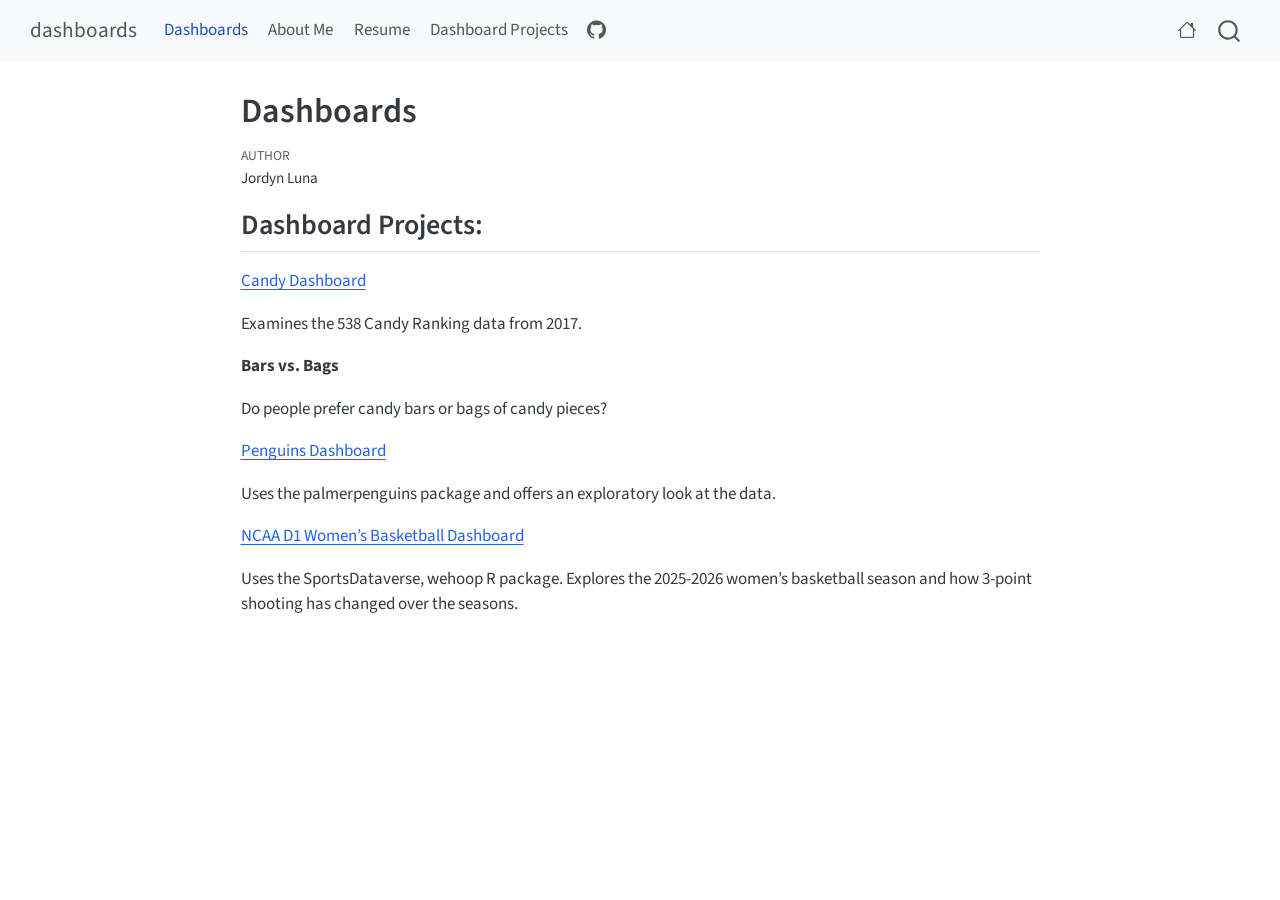
==== commit 1d6a7818: "i think i'm done 11/25" ====
--- a/docs/index.html
+++ b/docs/index.html
@@ -40,22 +40,10 @@
 <script src="site_libs/quarto-html/tippy.umd.min.js"></script>
 <script src="site_libs/quarto-html/anchor.min.js"></script>
 <link href="site_libs/quarto-html/tippy.css" rel="stylesheet">
-<link href="site_libs/quarto-html/quarto-syntax-highlighting-15634bcf2e68342d4ad2dfa704d543f6.css" rel="stylesheet" class="quarto-color-scheme" id="quarto-text-highlighting-styles">
-<link href="site_libs/quarto-html/quarto-syntax-highlighting-dark-0a6b7249c26820e032cb0bd839ff02b1.css" rel="stylesheet" class="quarto-color-scheme quarto-color-alternate" id="quarto-text-highlighting-styles">
-<link href="site_libs/quarto-html/quarto-syntax-highlighting-15634bcf2e68342d4ad2dfa704d543f6.css" rel="stylesheet" class="quarto-color-scheme-extra" id="quarto-text-highlighting-styles">
+<link href="site_libs/quarto-html/quarto-syntax-highlighting-15634bcf2e68342d4ad2dfa704d543f6.css" rel="stylesheet" id="quarto-text-highlighting-styles">
 <script src="site_libs/bootstrap/bootstrap.min.js"></script>
 <link href="site_libs/bootstrap/bootstrap-icons.css" rel="stylesheet">
-<link href="site_libs/bootstrap/bootstrap-158031087360bce0ff56dc785ce39e06.min.css" rel="stylesheet" append-hash="true" class="quarto-color-scheme" id="quarto-bootstrap" data-mode="light">
-<link href="site_libs/bootstrap/bootstrap-dark-158031087360bce0ff56dc785ce39e06.min.css" rel="stylesheet" append-hash="true" class="quarto-color-scheme quarto-color-alternate" id="quarto-bootstrap" data-mode="light">
-<link href="site_libs/bootstrap/bootstrap-158031087360bce0ff56dc785ce39e06.min.css" rel="stylesheet" append-hash="true" class="quarto-color-scheme-extra" id="quarto-bootstrap" data-mode="light">
-<script src="site_libs/quarto-dashboard/quarto-dashboard.js"></script>
-<script src="site_libs/quarto-dashboard/stickythead.js"></script>
-
-
-
-<script src="site_libs/quarto-dashboard/web-components.js" type="module"></script>
-<script src="site_libs/quarto-dashboard/components.js"></script>
-
+<link href="site_libs/bootstrap/bootstrap-158031087360bce0ff56dc785ce39e06.min.css" rel="stylesheet" append-hash="true" id="quarto-bootstrap" data-mode="light">
 <script id="quarto-search-options" type="application/json">{
   "location": "navbar",
   "copy-button": false,
@@ -85,10 +73,10 @@
 }</script>
 
 
+<link rel="stylesheet" href="styles.css">
 </head>
 
-<body class="quarto-dashboard nav-fixed dashboard-fill fullcontent quarto-light">
-
+<body class="nav-fixed fullcontent quarto-light">
 
 <div id="quarto-search-results"></div>
   <header id="quarto-header" class="headroom fixed-top">
@@ -139,56 +127,55 @@
 </div>
       </div> <!-- /container-fluid -->
     </nav>
-<header id="quarto-dashboard-header">
-<nav class="navbar navbar-expand-md slim" data-bs-theme="dark">
-  <div class="navbar-container container-fluid">
-    <button class="navbar-toggler hidden" type="button" data-bs-toggle="collapse" data-bs-target="#dashboard-collapse" aria-controls="dashboard-collapse" aria-expanded="false" aria-label="Toggle navigation">
-      <span class="navbar-toggler-icon"></span>
-    </button>    
-
-
-    <div class="navbar-brand-container">
-
-
-      <div class="navbar-title">
-        <div class="navbar-title-text"><a href="#">Dashboards</a></div>
-        
-        <div class="navbar-author">Jordyn Luna</div>
-      </div>
-    </div>
-</div>
-</nav>
-</header></header>
+</header>
 <!-- content -->
-<div id="quarto-content" class="quarto-container page-layout-custom page-navbar quarto-dashboard-content bslib-gap-spacing html-fill-container bslib-page-fill">
+<div id="quarto-content" class="quarto-container page-columns page-rows-contents page-layout-article page-navbar">
 <!-- sidebar -->
 <!-- margin-sidebar -->
+    
 <!-- main -->
-
-<div class="bslib-grid-item html-fill-item bslib-grid" data-layout="fill" style="display: grid; grid-template-rows: minmax(3em, max-content); grid-auto-columns: minmax(0, 1fr);">
-<div class="bslib-grid" style="display: grid; grid-template-columns: minmax(3em, 1fr);
-grid-auto-rows: minmax(0, 1fr);">
-<div class="card bslib-card html-fill-container" data-fill="false" data-bslib-card-init="" data-require-bs-caller="card()" data-full-screen="false">
-<div class="card-body html-fill-item html-fill-container">
-<a href="https://jordynluna-ui.github.io/dashboards/candy.html">Candy Dashboard</a>
+<main class="content" id="quarto-document-content">
+
+<header id="title-block-header" class="quarto-title-block default">
+<div class="quarto-title">
+<h1 class="title">Dashboards</h1>
+</div>
+
+
+
+<div class="quarto-title-meta">
+
+    <div>
+    <div class="quarto-title-meta-heading">Author</div>
+    <div class="quarto-title-meta-contents">
+             <p>Jordyn Luna </p>
+          </div>
+  </div>
+    
+  
+    
+  </div>
+  
+
+
+</header>
+
+
+<section id="dashboard-projects" class="level2">
+<h2 class="anchored" data-anchor-id="dashboard-projects">Dashboard Projects:</h2>
+<p><a href="https://jordynluna-ui.github.io/dashboards/candy.html">Candy Dashboard</a></p>
 <p>Examines the 538 Candy Ranking data from 2017.</p>
-<strong>Bars vs.&nbsp;Bags</strong>
+<p><strong>Bars vs.&nbsp;Bags</strong></p>
 <p>Do people prefer candy bars or bags of candy pieces?</p>
-<a href="https://jordynluna-ui.github.io/dashboards/penguins.html">Penguins Dashboard</a>
+<p><a href="https://jordynluna-ui.github.io/dashboards/penguins.html">Penguins Dashboard</a></p>
 <p>Uses the palmerpenguins package and offers an exploratory look at the data.</p>
-</div>
-<bslib-tooltip placement="auto" bsoptions="[]" data-require-bs-version="5" data-require-bs-caller="tooltip()">
-    <template>Expand</template>
-    <span class="bslib-full-screen-enter badge rounded-pill">
-        <svg xmlns="http://www.w3.org/2000/svg" viewbox="0 0 24 24" style="height:1em;width:1em;" aria-hidden="true" role="img"><path d="M20 5C20 4.4 19.6 4 19 4H13C12.4 4 12 3.6 12 3C12 2.4 12.4 2 13 2H21C21.6 2 22 2.4 22 3V11C22 11.6 21.6 12 21 12C20.4 12 20 11.6 20 11V5ZM4 19C4 19.6 4.4 20 5 20H11C11.6 20 12 20.4 12 21C12 21.6 11.6 22 11 22H3C2.4 22 2 21.6 2 21V13C2 12.4 2.4 12 3 12C3.6 12 4 12.4 4 13V19Z"></path></svg>
-    </span>
-</bslib-tooltip><script data-bslib-card-init="">bslib.Card.initializeAllCards();</script></div><div id="3ade8a4a-fb1d-4a6c-8409-ac45482d5fc9" class="hidden">
-
-</div>
-</div>
-</div>
-
-
+<p><a href="https://jordynluna-ui.github.io/dashboards/CS201final_project_wbb.html">NCAA D1 Women’s Basketball Dashboard</a></p>
+<p>Uses the SportsDataverse, wehoop R package. Explores the 2025-2026 women’s basketball season and how 3-point shooting has changed over the seasons.</p>
+
+
+</section>
+
+</main> <!-- /main -->
 <script id="quarto-html-after-body" type="application/javascript">
   window.document.addEventListener("DOMContentLoaded", function (event) {
     const icon = "";
@@ -591,14 +578,6 @@
   </script>
 </div> <!-- /content -->
 
-<script type="application/javascript">
-window.document.addEventListener("DOMContentLoaded", function (_event) {
-  if (window.bslib.Card) {
-    window.bslib.Card.initializeAllCards();
-  }
-}); 
-</script>
-  
 
 
 
--- a/docs/styles.css
+++ b/docs/styles.css
@@ -0,0 +1,5 @@
+/* css styles */
+.navbar .nav-link:hover,
+.navbar .navbar-brand:hover {
+  color: black
+}
